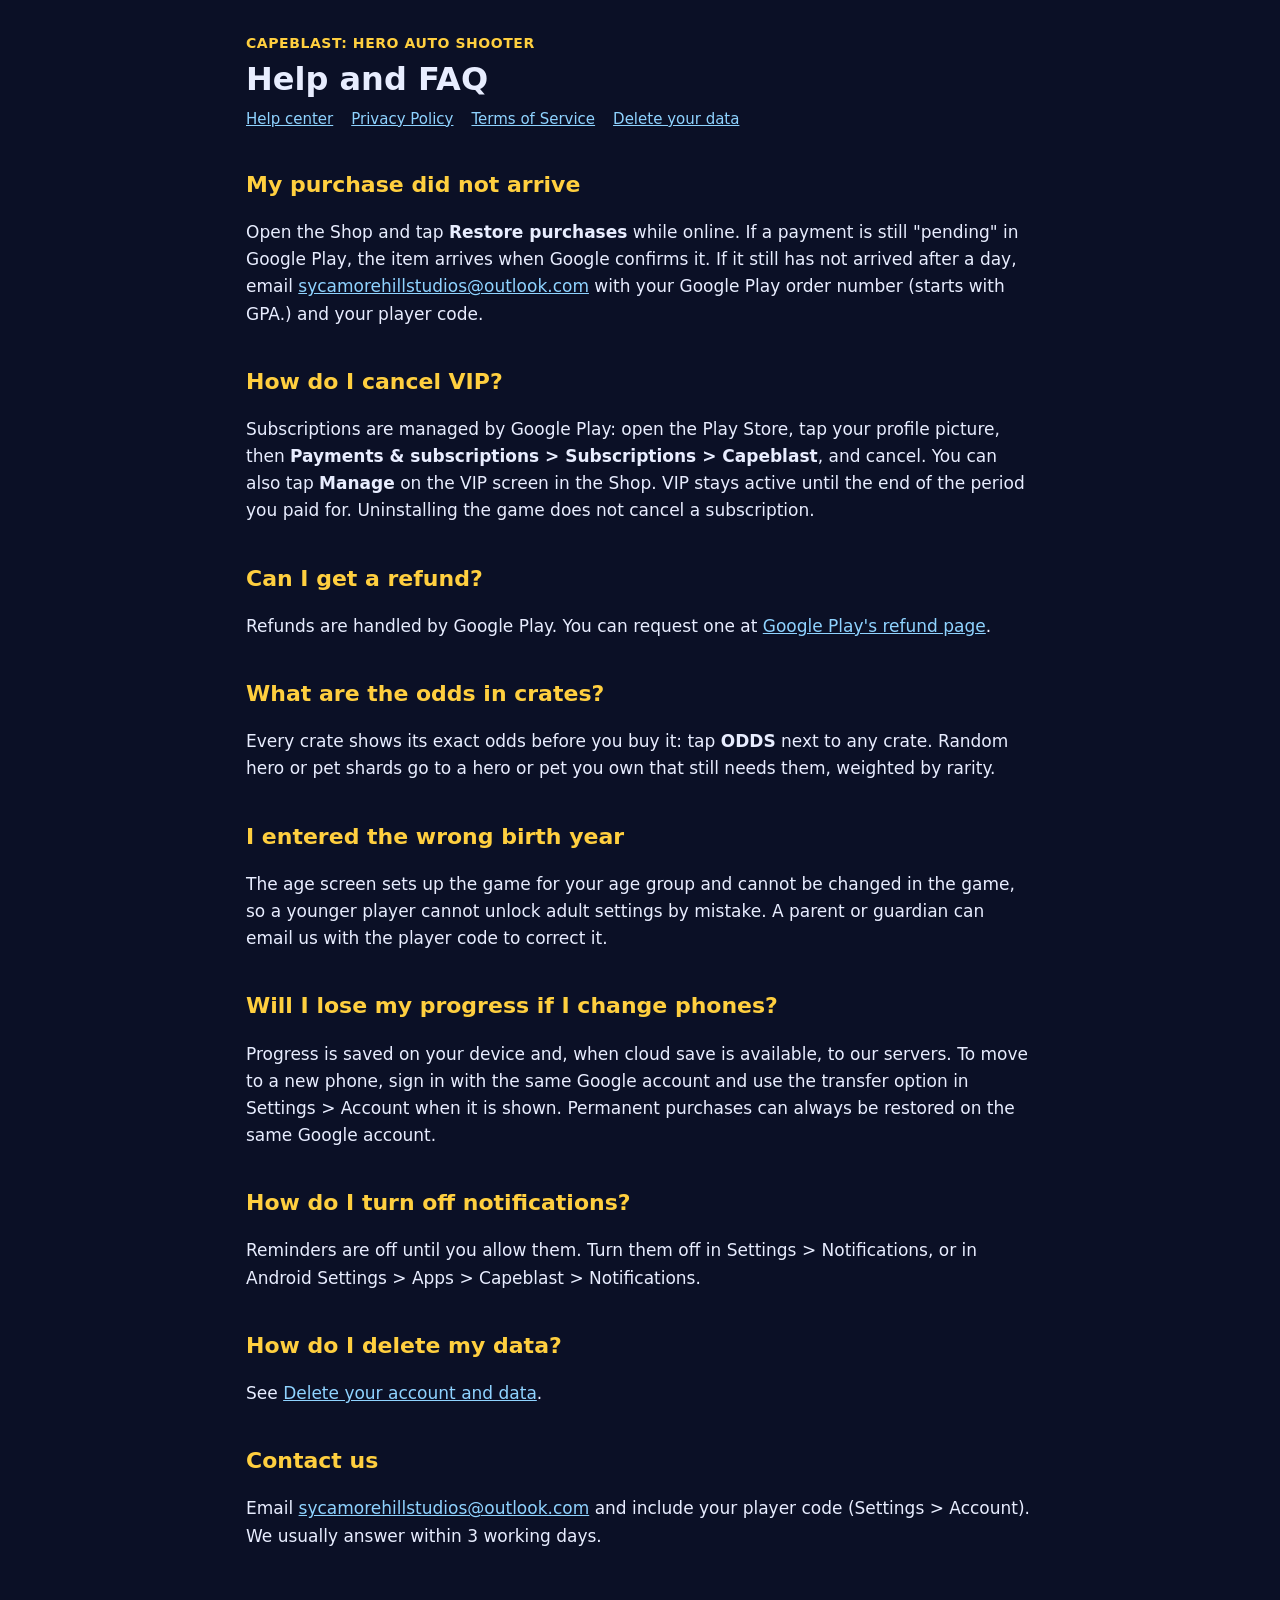
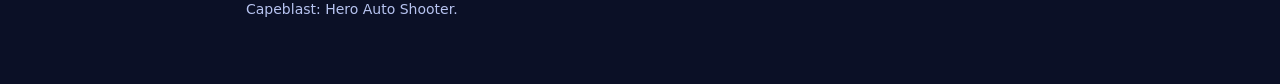
==== capeblast/faq.html @ 24e7674f "Add Capeblast: Hero Auto Shooter privacy policy, terms, FAQ and account deletion pages Co-Authored-B" ====
<!doctype html>
<html lang="en">
<head>
<meta charset="utf-8">
<meta name="viewport" content="width=device-width, initial-scale=1">
<title>Capeblast Help and FAQ</title>
<link rel="stylesheet" href="style.css">
</head>
<body>
<main>
<header>
  <div class="brand">Capeblast: Hero Auto Shooter</div>
  <h1>Help and FAQ</h1>
  <nav class="links"><a href="index.html">Help center</a><a href="privacy.html">Privacy Policy</a><a href="terms.html">Terms of Service</a><a href="delete-account.html">Delete your data</a></nav>
</header>

<h2>My purchase did not arrive</h2>
<p>Open the Shop and tap <strong>Restore purchases</strong> while online. If a payment is still "pending" in Google Play, the item arrives when Google confirms it. If it still has not arrived after a day, email <a href="mailto:sycamorehillstudios@outlook.com">sycamorehillstudios@outlook.com</a> with your Google Play order number (starts with GPA.) and your player code.</p>

<h2>How do I cancel VIP?</h2>
<p>Subscriptions are managed by Google Play: open the Play Store, tap your profile picture, then <strong>Payments &amp; subscriptions &gt; Subscriptions &gt; Capeblast</strong>, and cancel. You can also tap <strong>Manage</strong> on the VIP screen in the Shop. VIP stays active until the end of the period you paid for. Uninstalling the game does not cancel a subscription.</p>

<h2>Can I get a refund?</h2>
<p>Refunds are handled by Google Play. You can request one at <a href="https://support.google.com/googleplay/answer/2479637">Google Play's refund page</a>.</p>

<h2>What are the odds in crates?</h2>
<p>Every crate shows its exact odds before you buy it: tap <strong>ODDS</strong> next to any crate. Random hero or pet shards go to a hero or pet you own that still needs them, weighted by rarity.</p>

<h2>I entered the wrong birth year</h2>
<p>The age screen sets up the game for your age group and cannot be changed in the game, so a younger player cannot unlock adult settings by mistake. A parent or guardian can email us with the player code to correct it.</p>

<h2>Will I lose my progress if I change phones?</h2>
<p>Progress is saved on your device and, when cloud save is available, to our servers. To move to a new phone, sign in with the same Google account and use the transfer option in Settings &gt; Account when it is shown. Permanent purchases can always be restored on the same Google account.</p>

<h2>How do I turn off notifications?</h2>
<p>Reminders are off until you allow them. Turn them off in Settings &gt; Notifications, or in Android Settings &gt; Apps &gt; Capeblast &gt; Notifications.</p>

<h2>How do I delete my data?</h2>
<p>See <a href="delete-account.html">Delete your account and data</a>.</p>

<h2>Contact us</h2>
<p>Email <a href="mailto:sycamorehillstudios@outlook.com">sycamorehillstudios@outlook.com</a> and include your player code (Settings &gt; Account). We usually answer within 3 working days.</p>

<footer>Capeblast: Hero Auto Shooter.</footer>
</main>
</body>
</html>
---- capeblast/style.css ----
:root {
  --bg: #0b1026;
  --card: #141e4e;
  --text: #e8edff;
  --muted: #b7c3f0;
  --accent: #ffcf3f;
  --link: #8fd3ff;
}
* { box-sizing: border-box; }
body {
  margin: 0;
  background: var(--bg);
  color: var(--text);
  font: 17px/1.6 system-ui, -apple-system, "Segoe UI", Roboto, sans-serif;
}
main { max-width: 820px; margin: 0 auto; padding: 32px 16px 64px; }
header { margin-bottom: 24px; }
header .brand { color: var(--accent); font-weight: 800; letter-spacing: 0.04em; text-transform: uppercase; font-size: 14px; }
h1 { font-size: 32px; line-height: 1.2; margin: 6px 0 4px; }
h2 { font-size: 22px; margin: 36px 0 8px; color: var(--accent); }
h3 { font-size: 18px; margin: 24px 0 6px; }
p, li { color: var(--text); }
.meta, .muted { color: var(--muted); font-size: 15px; }
a { color: var(--link); }
section.card { background: var(--card); border-radius: 14px; padding: 4px 20px 16px; margin: 16px 0; }
table { width: 100%; border-collapse: collapse; margin: 12px 0; font-size: 15px; }
th, td { text-align: left; vertical-align: top; padding: 8px 10px; border-bottom: 1px solid #2a3778; }
th { color: var(--accent); }
nav.links { display: flex; flex-wrap: wrap; gap: 8px 18px; margin-top: 8px; font-size: 15px; }
footer { margin-top: 48px; color: var(--muted); font-size: 14px; }
@media (max-width: 560px) {
  table, thead, tbody, tr, th, td { display: block; }
  thead { display: none; }
  td { border: 0; padding: 4px 0; }
  td:first-child { font-weight: 700; }
  td:nth-child(2)::before { content: "Why: "; color: var(--accent); font-weight: 700; }
  td:nth-child(3)::before { content: "Notes: "; color: var(--accent); font-weight: 700; }
  tr { border-bottom: 1px solid #2a3778; padding: 8px 0; }
}
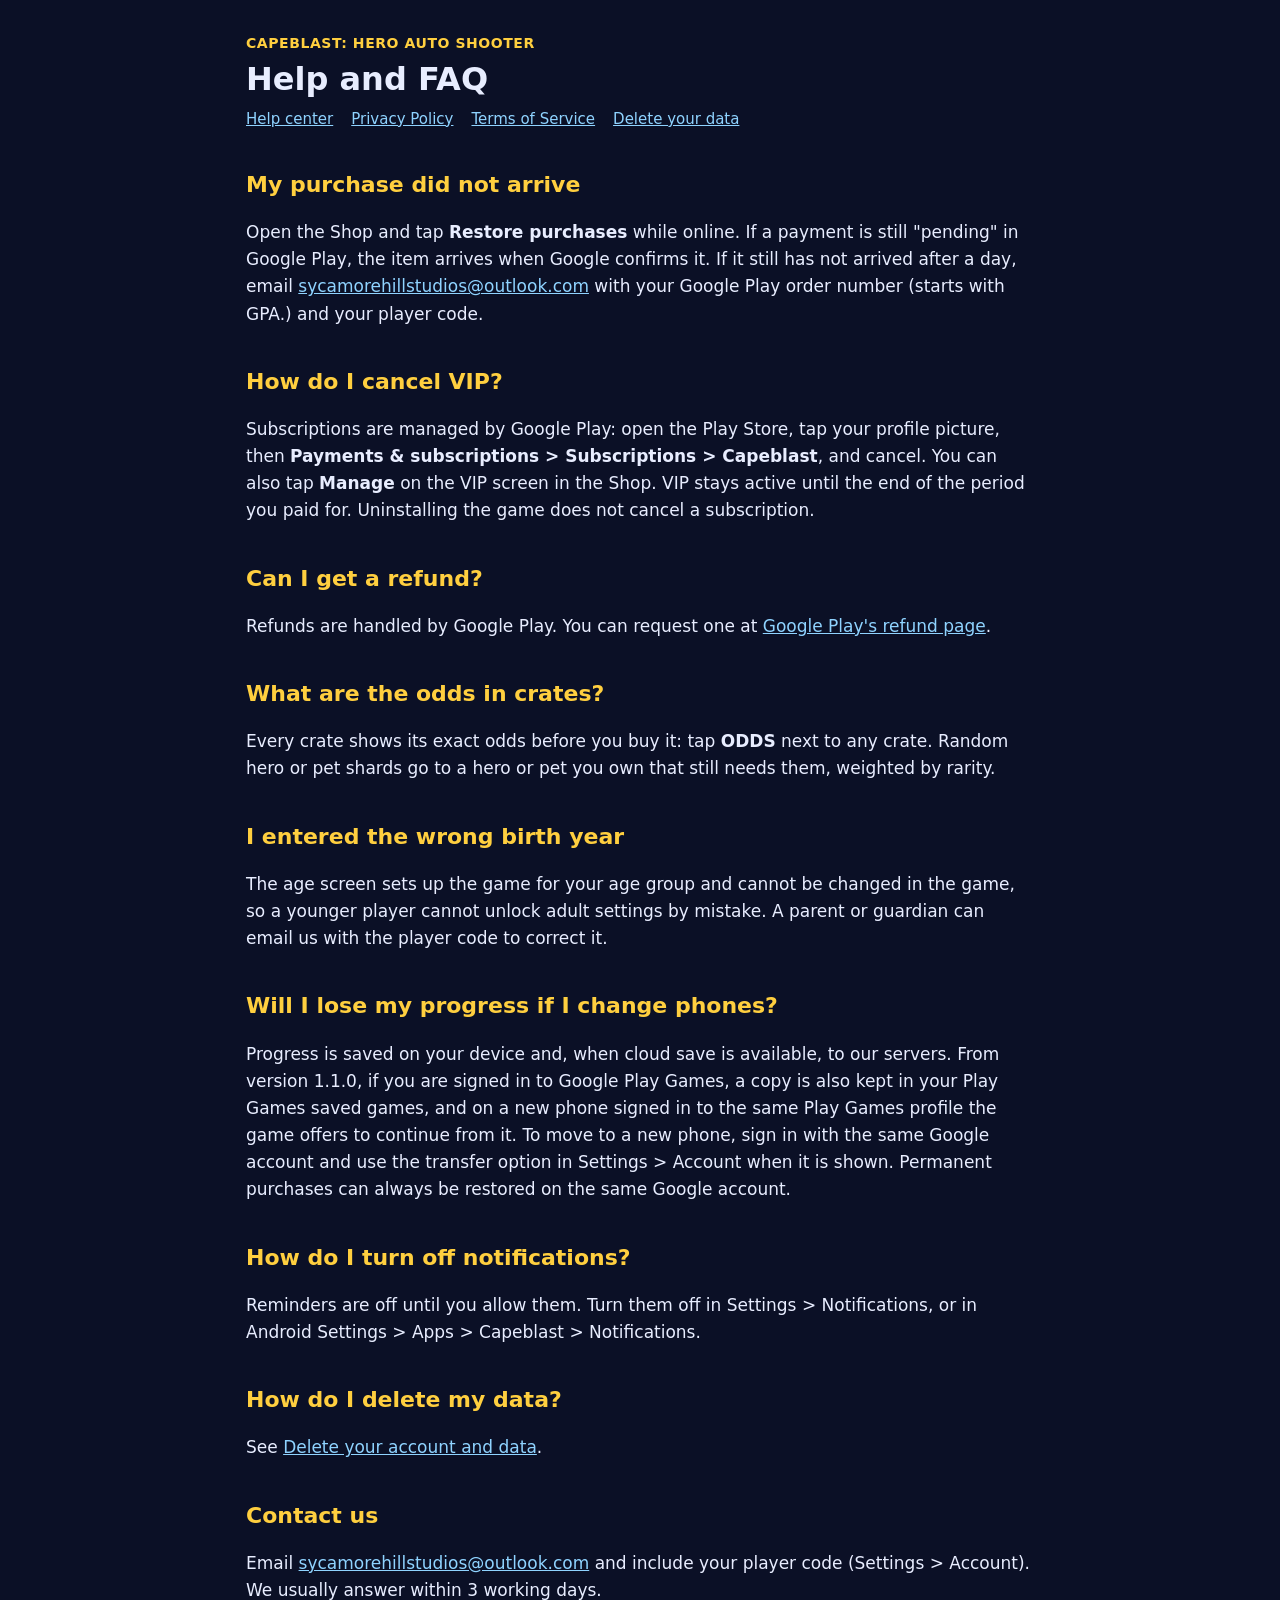
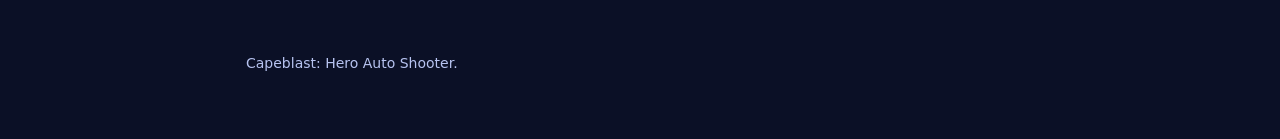
==== commit 133b00af: "Capeblast privacy policy and FAQ: Google Play Games (sign-in, achievements, cloud save) Co-Authored-" ====
--- a/capeblast/faq.html
+++ b/capeblast/faq.html
@@ -30,7 +30,7 @@
 <p>The age screen sets up the game for your age group and cannot be changed in the game, so a younger player cannot unlock adult settings by mistake. A parent or guardian can email us with the player code to correct it.</p>
 
 <h2>Will I lose my progress if I change phones?</h2>
-<p>Progress is saved on your device and, when cloud save is available, to our servers. To move to a new phone, sign in with the same Google account and use the transfer option in Settings &gt; Account when it is shown. Permanent purchases can always be restored on the same Google account.</p>
+<p>Progress is saved on your device and, when cloud save is available, to our servers. From version 1.1.0, if you are signed in to Google Play Games, a copy is also kept in your Play Games saved games, and on a new phone signed in to the same Play Games profile the game offers to continue from it. To move to a new phone, sign in with the same Google account and use the transfer option in Settings &gt; Account when it is shown. Permanent purchases can always be restored on the same Google account.</p>
 
 <h2>How do I turn off notifications?</h2>
 <p>Reminders are off until you allow them. Turn them off in Settings &gt; Notifications, or in Android Settings &gt; Apps &gt; Capeblast &gt; Notifications.</p>
